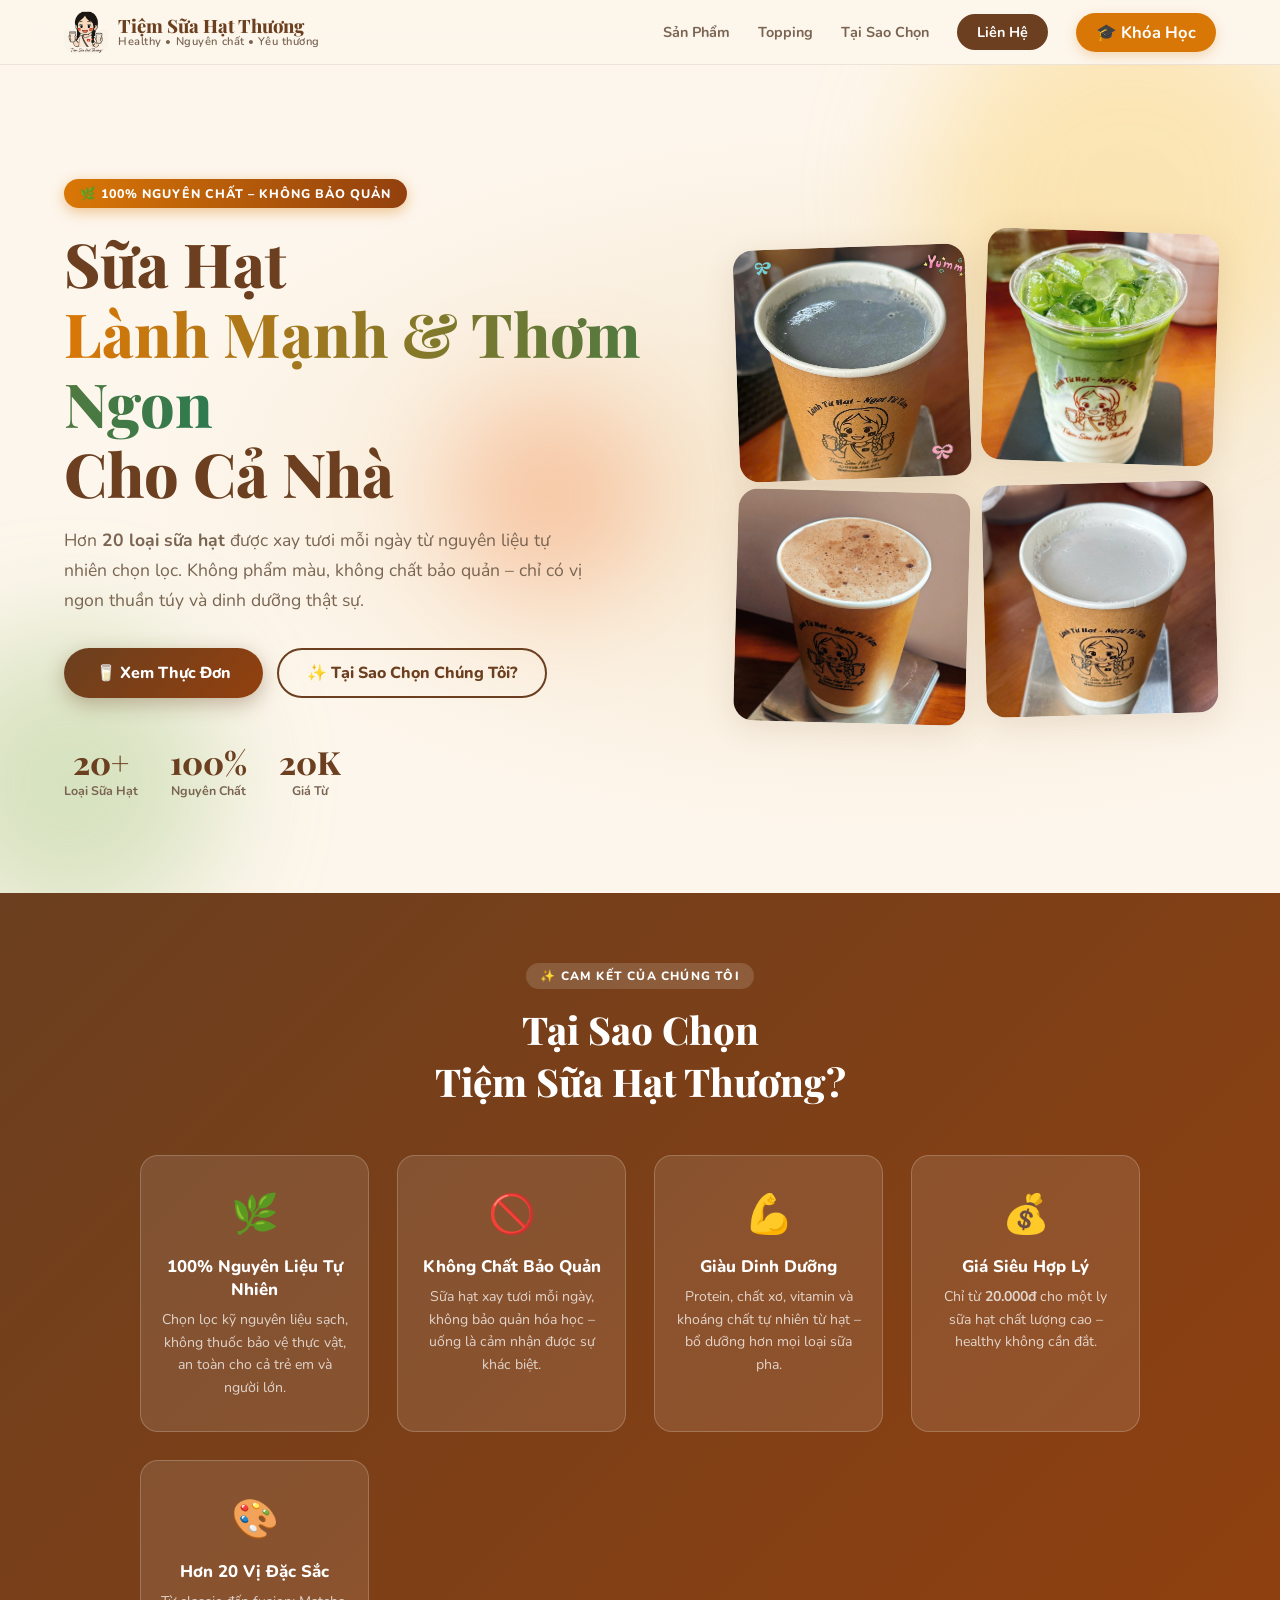
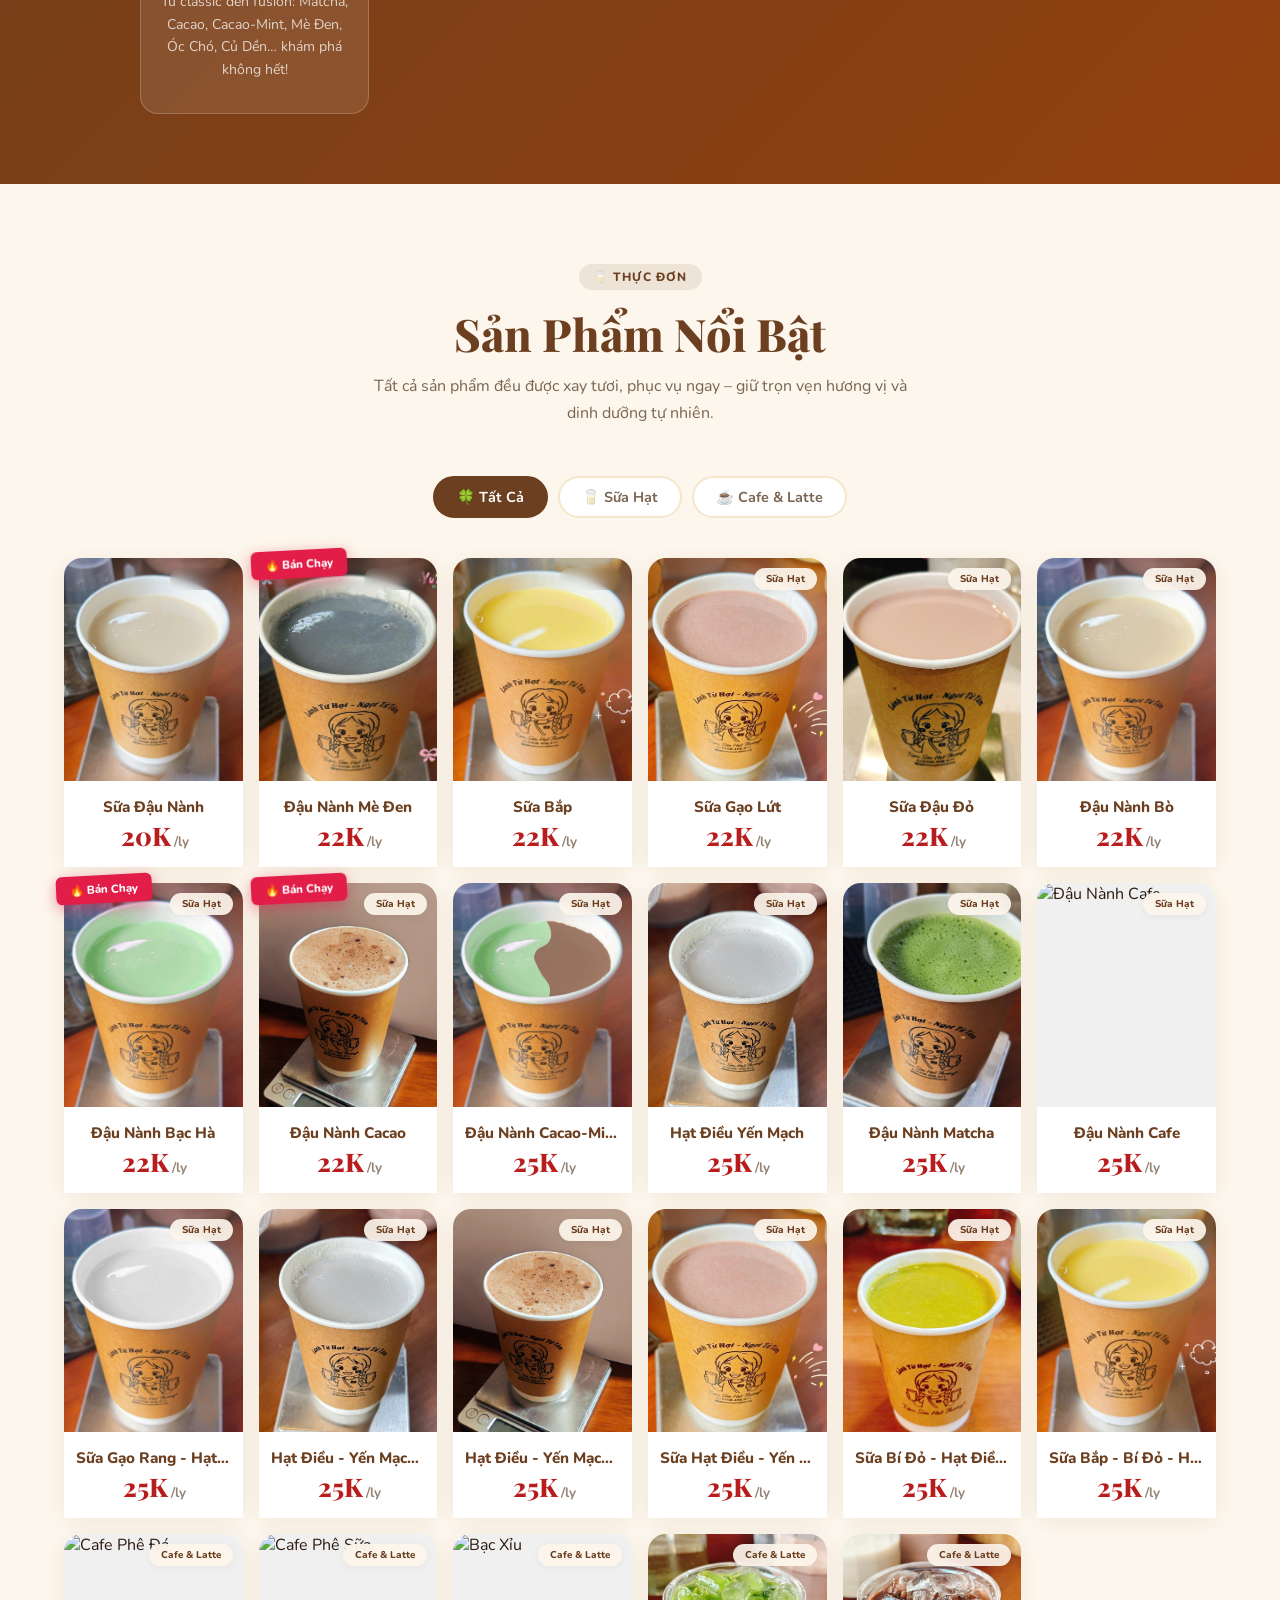
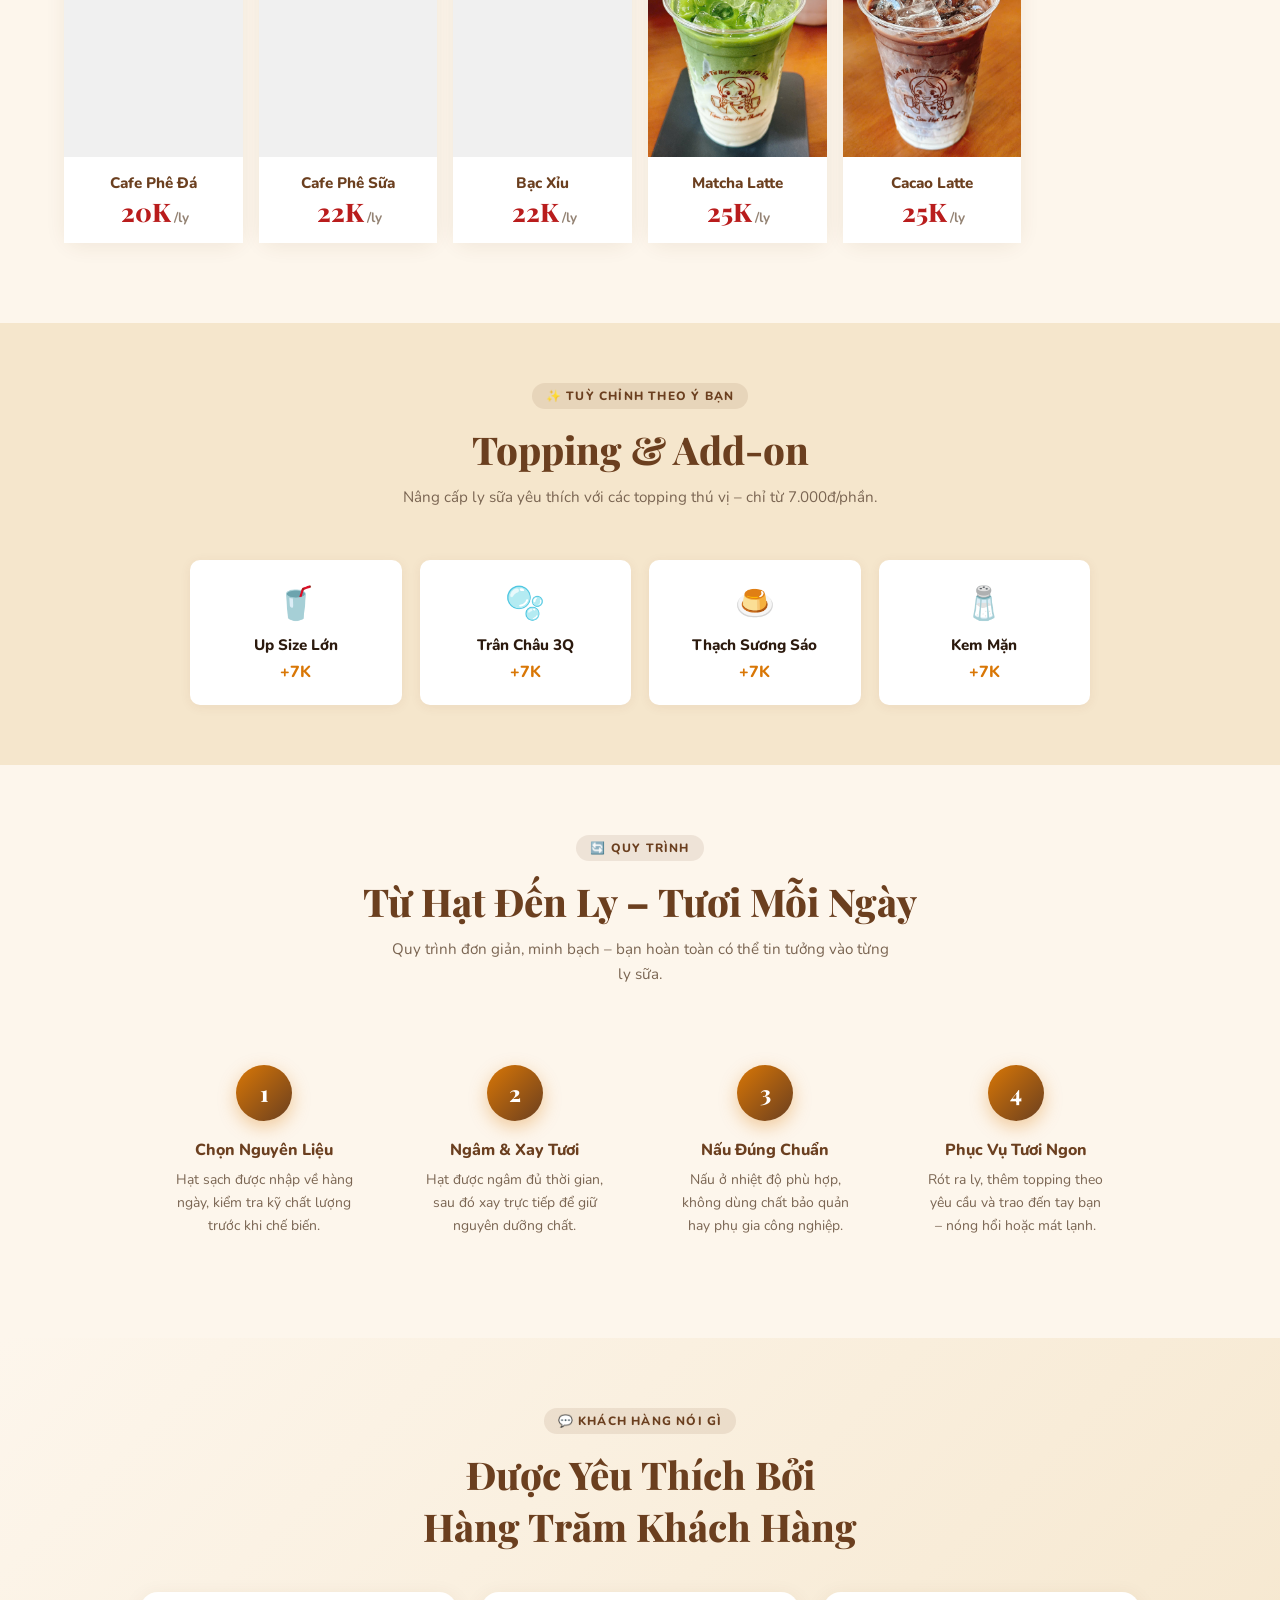
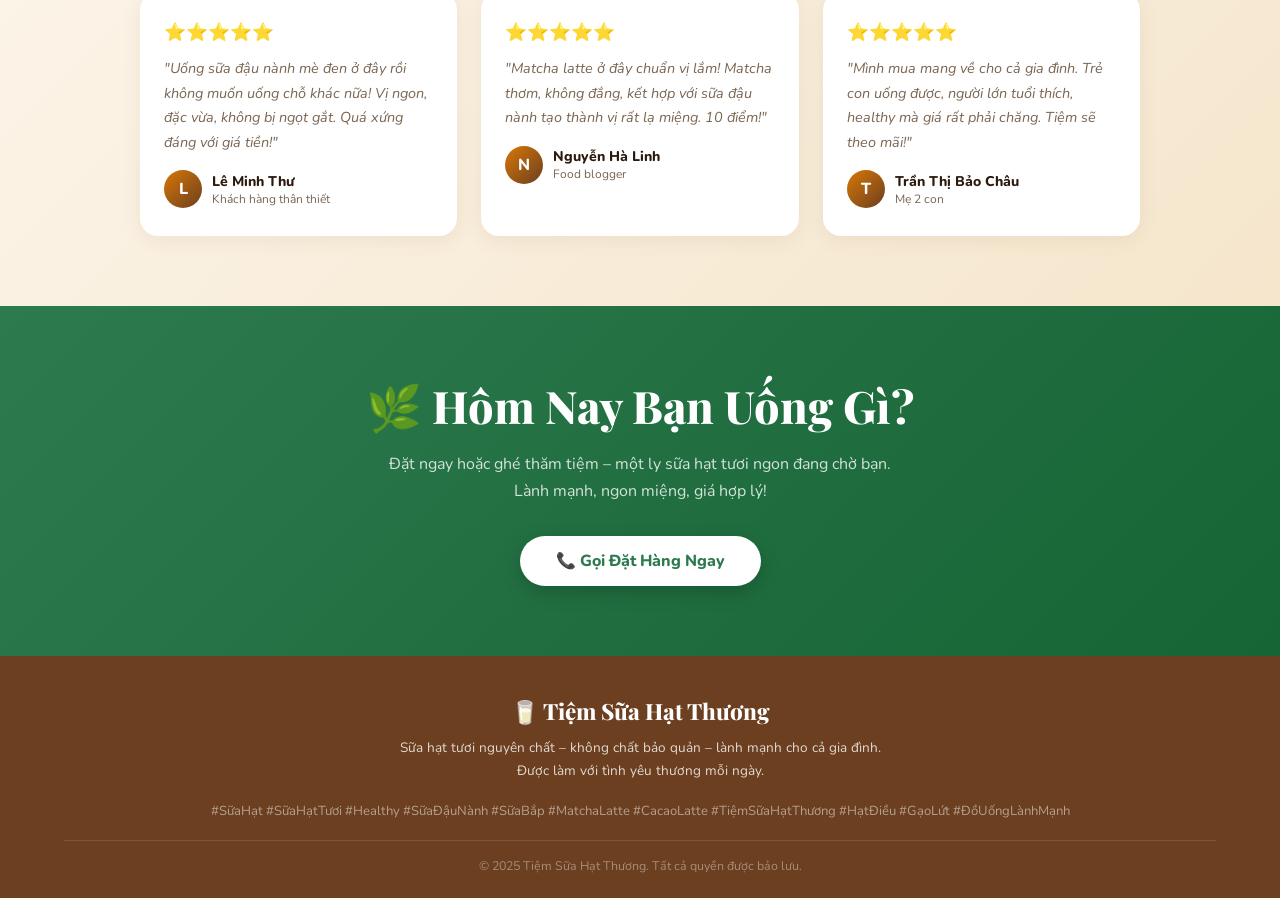
==== index.html @ ae160c8b "update index" ====
<!DOCTYPE html>
<html lang="vi">

<head>
  <meta charset="UTF-8" />
  <meta name="viewport" content="width=device-width, initial-scale=1.0" />

  <!-- ===== SEO META TAGS ===== -->
  <title>Tiệm Sữa Hạt Thương | Sữa Hạt Tươi Nguyên Chất – Healthy & Ngon</title>
  <meta name="description"
    content="Tiệm Sữa Hạt Thương cung cấp các loại sữa hạt tươi nguyên chất: sữa đậu nành, sữa bắp, sữa gạo lứt, sữa hạt điều, matcha latte, cacao latte… Giá từ 20.000đ. Lành mạnh – thơm ngon – không chất bảo quản." />
  <meta name="keywords"
    content="sữa hạt, sữa đậu nành, sữa bắp, sữa gạo lứt, sữa hạt điều, matcha latte, cacao latte, đồ uống healthy, sữa hạt tươi, tiệm sữa hạt thương, học làm sữa hạt, khóa học sữa hạt, cách làm sữa hạt không tách nước, học pha chế sữa hạt online, lớp học sữa hạt offline" />
  <meta name="robots" content="index, follow" />
  <meta name="author" content="Tiệm Sữa Hạt Thương" />

  <!-- Open Graph / Facebook -->
  <meta property="og:type" content="website" />
  <meta property="og:title" content="Tiệm Sữa Hạt Thương | Sữa Hạt Tươi Nguyên Chất" />
  <meta property="og:description"
    content="Sữa hạt tươi nguyên chất, không chất bảo quản, lành mạnh cho cả gia đình. Hơn 20 loại sữa hạt đặc sắc với giá từ 20.000đ." />
  <meta property="og:image" content="assets/images/dau-nanh-me-den.jpg" />

  <!-- Twitter Card -->
  <meta name="twitter:card" content="summary_large_image" />
  <meta name="twitter:title" content="Tiệm Sữa Hạt Thương | Sữa Hạt Tươi Nguyên Chất" />
  <meta name="twitter:description"
    content="Hơn 20 loại sữa hạt tươi nguyên chất, không phẩm màu, không chất bảo quản. Healthy cho cả nhà!" />

  <!-- Structured Data (JSON-LD) -->
  <script type="application/ld+json">
  {
    "@context": "https://schema.org",
    "@type": "FoodEstablishment",
    "name": "Tiệm Sữa Hạt Thương",
    "description": "Cửa hàng sữa hạt tươi nguyên chất, không chất bảo quản, lành mạnh cho cả gia đình với hơn 20 loại sữa hạt đặc sắc.",
    "servesCuisine": "Đồ uống lành mạnh",
    "priceRange": "20.000đ – 25.000đ",
    "hasMenu": {
      "@type": "Menu",
      "hasMenuSection": [
        {
          "@type": "MenuSection",
          "name": "Sữa Hạt",
          "hasMenuItem": [
            {"@type":"MenuItem","name":"Sữa Đậu Nành","offers":{"@type":"Offer","price":"20000","priceCurrency":"VND"}},
            {"@type":"MenuItem","name":"Đậu Nành Mè Đen","offers":{"@type":"Offer","price":"22000","priceCurrency":"VND"}},
            {"@type":"MenuItem","name":"Sữa Bắp","offers":{"@type":"Offer","price":"22000","priceCurrency":"VND"}},
            {"@type":"MenuItem","name":"Sữa Gạo Lứt","offers":{"@type":"Offer","price":"22000","priceCurrency":"VND"}},
            {"@type":"MenuItem","name":"Hạt Điều Yến Mạch","offers":{"@type":"Offer","price":"25000","priceCurrency":"VND"}},
            {"@type":"MenuItem","name":"Đậu Nành Matcha","offers":{"@type":"Offer","price":"25000","priceCurrency":"VND"}}
          ]
        },
        {
          "@type": "MenuSection",
          "name": "Cafe & Latte",
          "hasMenuItem": [
            {"@type":"MenuItem","name":"Cafe Phê Đá","offers":{"@type":"Offer","price":"20000","priceCurrency":"VND"}},
            {"@type":"MenuItem","name":"Matcha Latte","offers":{"@type":"Offer","price":"25000","priceCurrency":"VND"}},
            {"@type":"MenuItem","name":"Cacao Latte","offers":{"@type":"Offer","price":"25000","priceCurrency":"VND"}}
          ]
        }
      ]
    }
  }
  </script>

  <!-- Google Fonts -->
  <link rel="preconnect" href="https://fonts.googleapis.com" />
  <link rel="preconnect" href="https://fonts.gstatic.com" crossorigin />
  <link
    href="https://fonts.googleapis.com/css2?family=Nunito:wght@400;600;700;800;900&family=Playfair+Display:wght@700;800&display=swap"
    rel="stylesheet" />

  <link rel="stylesheet" href="css/landing.css" />

</head>
<body>

  <!-- ===== NAV ===== -->
  <header>
    <nav aria-label="Main navigation">
      <a href="#" class="logo" aria-label="Trang chủ Tiệm Sữa Hạt Thương">
        <div class="logo-icon">
          <img src="assets/logo/logo.png" alt="Logo Tiệm Sữa Hạt Thương" />
        </div>
        <div class="logo-text">
          Tiệm Sữa Hạt Thương
          <span>Healthy • Nguyên chất • Yêu thương</span>
        </div>
      </a>
      <ul class="nav-links" id="nav-links" role="navigation">
        <li><a href="#products">Sản Phẩm</a></li>
        <li><a href="#extras">Topping</a></li>
        <li><a href="#why-us">Tại Sao Chọn</a></li>
        <li><a href="#contact" class="nav-cta">Liên Hệ</a></li>
        <li><a href="course.html" class="nav-course-btn">🎓 Khóa Học</a></li>
      </ul>
      <button class="menu-toggle" id="menu-toggle" aria-label="Mở menu" aria-expanded="false">
        <span></span>
        <span></span>
        <span></span>
      </button>
    </nav>
  </header>

  <!-- ===== HERO ===== -->
  <section class="hero" aria-label="Giới thiệu Tiệm Sữa Hạt Thương">
    <div class="hero-bg"></div>
    <div class="blob blob-1"></div>
    <div class="blob blob-2"></div>
    <div class="blob blob-3"></div>

    <div class="hero-content">
      <div class="hero-badge">🌿 100% Nguyên Chất – Không Bảo Quản</div>

      <h1>
        Sữa Hạt<br />
        <em>Lành Mạnh &amp; Thơm Ngon</em><br />
        Cho Cả Nhà
      </h1>

      <p>
        Hơn <strong>20 loại sữa hạt</strong> được xay tươi mỗi ngày từ nguyên liệu tự nhiên chọn lọc.
        Không phẩm màu, không chất bảo quản – chỉ có vị ngon thuần túy và dinh dưỡng thật sự.
      </p>

      <div class="hero-ctas">
        <a href="#products" class="btn-primary">🥛 Xem Thực Đơn</a>
        <a href="#why-us" class="btn-outline">✨ Tại Sao Chọn Chúng Tôi?</a>
      </div>

      <div class="hero-stats" aria-label="Thống kê nổi bật">
        <div class="stat">
          <div class="stat-num">20+</div>
          <div class="stat-label">Loại Sữa Hạt</div>
        </div>
        <div class="stat">
          <div class="stat-num">100%</div>
          <div class="stat-label">Nguyên Chất</div>
        </div>
        <div class="stat">
          <div class="stat-num">20K</div>
          <div class="stat-label">Giá Từ</div>
        </div>
      </div>
    </div>

    <div class="hero-images" aria-hidden="true">
      <div class="hero-img-card">
        <img src="assets/images/dau-nanh-me-den.jpg" alt="Sữa Đậu Nành Mè Đen" loading="lazy" />
      </div>
      <div class="hero-img-card">
        <img src="assets/images/matcha-latte.png" alt="Matcha Latte" loading="lazy" />
      </div>
      <div class="hero-img-card">
        <img src="assets/images/dau-nanh-cacao.jpg" alt="Sữa Đậu Nành Cacao" loading="lazy" />
      </div>
      <div class="hero-img-card">
        <img src="assets/images/hat-dieu-yen-mach.jpg" alt="Sữa Hạt Điều Yến Mạch" loading="lazy" />
      </div>
    </div>
  </section>

  <!-- ===== WHY US ===== -->
  <section class="why-us" id="why-us" aria-label="Lý do chọn Tiệm Sữa Hạt Thương">
    <div class="section-tag">✨ Cam kết của chúng tôi</div>
    <h2>Tại Sao Chọn<br />Tiệm Sữa Hạt Thương?</h2>
    <div class="why-grid">
      <article class="why-card fade-up">
        <div class="why-icon">🌿</div>
        <h3>100% Nguyên Liệu Tự Nhiên</h3>
        <p>Chọn lọc kỹ nguyên liệu sạch, không thuốc bảo vệ thực vật, an toàn cho cả trẻ em và người lớn.</p>
      </article>
      <article class="why-card fade-up">
        <div class="why-icon">🚫</div>
        <h3>Không Chất Bảo Quản</h3>
        <p>Sữa hạt xay tươi mỗi ngày, không bảo quản hóa học – uống là cảm nhận được sự khác biệt.</p>
      </article>
      <article class="why-card fade-up">
        <div class="why-icon">💪</div>
        <h3>Giàu Dinh Dưỡng</h3>
        <p>Protein, chất xơ, vitamin và khoáng chất tự nhiên từ hạt – bổ dưỡng hơn mọi loại sữa pha.</p>
      </article>
      <article class="why-card fade-up">
        <div class="why-icon">💰</div>
        <h3>Giá Siêu Hợp Lý</h3>
        <p>Chỉ từ <strong>20.000đ</strong> cho một ly sữa hạt chất lượng cao – healthy không cần đắt.</p>
      </article>
      <article class="why-card fade-up">
        <div class="why-icon">🎨</div>
        <h3>Hơn 20 Vị Đặc Sắc</h3>
        <p>Từ classic đến fusion: Matcha, Cacao, Cacao-Mint, Mè Đen, Óc Chó, Củ Dền… khám phá không hết!</p>
      </article>
    </div>
  </section>

  <!-- ===== PRODUCTS ===== -->
  <section class="products" id="products" aria-label="Thực đơn sữa hạt">
    <div class="section-header fade-up">
      <div class="section-tag-dark">🥛 Thực Đơn</div>
      <h2>Sản Phẩm Nổi Bật</h2>
      <p>Tất cả sản phẩm đều được xay tươi, phục vụ ngay – giữ trọn vẹn hương vị và dinh dưỡng tự nhiên.</p>
    </div>

    <!-- Filter tabs -->
    <div class="filter-tabs" role="tablist" aria-label="Lọc theo danh mục">
      <button class="tab-btn active" data-filter="all" role="tab" aria-selected="true">🍀 Tất Cả</button>
      <button class="tab-btn" data-filter="seed-milk" role="tab" aria-selected="false">🥛 Sữa Hạt</button>
      <button class="tab-btn" data-filter="coffee-latte" role="tab" aria-selected="false">☕ Cafe & Latte</button>
    </div>

    <!-- Grid -->
    <div class="product-grid" id="product-grid" role="list" aria-label="Danh sách sản phẩm"></div>
  </section>

  <!-- ===== EXTRAS ===== -->
  <section class="extras-section" id="extras" aria-label="Topping thêm">
    <div class="extras-inner">
      <div class="section-header fade-up">
        <div class="section-tag-dark">✨ Tuỳ Chỉnh Theo Ý Bạn</div>
        <h2
          style="font-family:'Playfair Display',serif;font-size:clamp(1.7rem,3vw,2.5rem);font-weight:800;color:var(--brown)">
          Topping & Add-on</h2>
        <p style="font-size:0.95rem;color:var(--muted);margin-top:10px">Nâng cấp ly sữa yêu thích với các topping thú vị
          – chỉ từ 7.000đ/phần.</p>
      </div>
      <div class="extras-grid" id="extras-grid"></div>
    </div>
  </section>

  <!-- ===== HOW IT WORKS ===== -->
  <section class="how-it-works" aria-label="Quy trình">
    <div class="section-tag-dark">🔄 Quy Trình</div>
    <h2
      style="font-family:'Playfair Display',serif;font-size:clamp(1.8rem,3vw,2.6rem);font-weight:800;color:var(--brown)">
      Từ Hạt Đến Ly – Tươi Mỗi Ngày</h2>
    <p style="color:var(--muted);font-size:0.95rem;max-width:500px;margin:10px auto 0;line-height:1.65">Quy trình đơn
      giản, minh bạch – bạn hoàn toàn có thể tin tưởng vào từng ly sữa.</p>
    <div class="steps">
      <div class="step-card fade-up">
        <div class="step-num">1</div>
        <h3>Chọn Nguyên Liệu</h3>
        <p>Hạt sạch được nhập về hàng ngày, kiểm tra kỹ chất lượng trước khi chế biến.</p>
      </div>
      <div class="step-card fade-up">
        <div class="step-num">2</div>
        <h3>Ngâm & Xay Tươi</h3>
        <p>Hạt được ngâm đủ thời gian, sau đó xay trực tiếp để giữ nguyên dưỡng chất.</p>
      </div>
      <div class="step-card fade-up">
        <div class="step-num">3</div>
        <h3>Nấu Đúng Chuẩn</h3>
        <p>Nấu ở nhiệt độ phù hợp, không dùng chất bảo quản hay phụ gia công nghiệp.</p>
      </div>
      <div class="step-card fade-up">
        <div class="step-num">4</div>
        <h3>Phục Vụ Tươi Ngon</h3>
        <p>Rót ra ly, thêm topping theo yêu cầu và trao đến tay bạn – nóng hổi hoặc mát lạnh.</p>
      </div>
    </div>
  </section>

  <!-- ===== TESTIMONIALS ===== -->
  <section class="testimonials" aria-label="Đánh giá khách hàng">
    <div class="section-tag-dark">💬 Khách Hàng Nói Gì</div>
    <h2>Được Yêu Thích Bởi<br />Hàng Trăm Khách Hàng</h2>
    <div class="testi-grid">
      <article class="testi-card fade-up">
        <div class="stars">⭐⭐⭐⭐⭐</div>
        <p class="testi-text">"Uống sữa đậu nành mè đen ở đây rồi không muốn uống chỗ khác nữa! Vị ngon, đặc vừa, không
          bị ngọt gắt. Quá xứng đáng với giá tiền!"</p>
        <div class="testi-author">
          <div class="author-avatar">L</div>
          <div>
            <div class="author-name">Lê Minh Thư</div>
            <div class="author-location">Khách hàng thân thiết</div>
          </div>
        </div>
      </article>
      <article class="testi-card fade-up">
        <div class="stars">⭐⭐⭐⭐⭐</div>
        <p class="testi-text">"Matcha latte ở đây chuẩn vị lắm! Matcha thơm, không đắng, kết hợp với sữa đậu nành tạo
          thành vị rất lạ miệng. 10 điểm!"</p>
        <div class="testi-author">
          <div class="author-avatar">N</div>
          <div>
            <div class="author-name">Nguyễn Hà Linh</div>
            <div class="author-location">Food blogger</div>
          </div>
        </div>
      </article>
      <article class="testi-card fade-up">
        <div class="stars">⭐⭐⭐⭐⭐</div>
        <p class="testi-text">"Mình mua mang về cho cả gia đình. Trẻ con uống được, người lớn tuổi thích, healthy mà giá
          rất phải chăng. Tiệm sẽ theo mãi!"</p>
        <div class="testi-author">
          <div class="author-avatar">T</div>
          <div>
            <div class="author-name">Trần Thị Bảo Châu</div>
            <div class="author-location">Mẹ 2 con</div>
          </div>
        </div>
      </article>
    </div>
  </section>


  <!-- ===== CTA BANNER ===== -->
  <section class="cta-banner" aria-label="Kêu gọi hành động">
    <h2>🌿 Hôm Nay Bạn Uống Gì?</h2>
    <p>Đặt ngay hoặc ghé thăm tiệm – một ly sữa hạt tươi ngon đang chờ bạn. Lành mạnh, ngon miệng, giá hợp lý!</p>
    <a href="tel:+84000000000" class="btn-white">📞 Gọi Đặt Hàng Ngay</a>
  </section>

  <!-- ===== FOOTER ===== -->
  <footer id="contact">
    <div class="footer-logo">🥛 Tiệm Sữa Hạt Thương</div>
    <p>Sữa hạt tươi nguyên chất – không chất bảo quản – lành mạnh cho cả gia đình.<br />
      Được làm với tình yêu thương mỗi ngày.</p>
    <div class="hashtags">
      #SữaHạt #SữaHạtTươi #Healthy #SữaĐậuNành #SữaBắp #MatchaLatte #CacaoLatte #TiệmSữaHạtThương #HạtĐiều #GạoLứt
      #ĐồUốngLànhMạnh
    </div>
    <div class="footer-bottom">
      © 2025 Tiệm Sữa Hạt Thương. Tất cả quyền được bảo lưu.
    </div>
  </footer>

  <!-- ===== JS: Render Products ===== -->
  <script src="data/menu-data.js"></script>
  <script>
    // Category label map
    const CATEGORY_LABELS = {
      "seed-milk": "Sữa Hạt",
      "coffee-latte": "Cafe & Latte",
      "extras": "Topping"
    };

    // Topping icons
    const EXTRA_ICONS = {
      "Up Size Lớn": "🥤",
      "Trân Châu 3Q": "🫧",
      "Thạch Sương Sáo": "🍮",
      "Kem Mặn": "🧂"
    };

    // Render main products
    function renderProducts(filter = 'all') {
      const grid = document.getElementById('product-grid');
      grid.innerHTML = '';
      const mainItems = MENU_ITEMS.filter(i => i.category !== 'extras');
      mainItems.forEach(item => {
        const show = filter === 'all' || item.category === filter;
        const card = document.createElement('article');
        card.className = 'product-card fade-up';
        card.setAttribute('role', 'listitem');
        if (!show) card.setAttribute('data-hidden', 'true');
        card.setAttribute('itemscope', '');
        card.setAttribute('itemtype', 'https://schema.org/Product');
        card.innerHTML = `
          <div class="product-img-wrap">
            <img src="${item.image}" alt="${item.name}" loading="lazy" itemprop="image" />
          </div>
          ${item.isBestSeller ? '<div class="badge-bestseller">🔥 Bán Chạy</div>' : ''}
          <div class="badge-category">${CATEGORY_LABELS[item.category] || ''}</div>
          <div class="product-info">
            <div class="product-name" itemprop="name">${item.name}</div>
            <div class="product-price" itemprop="offers" itemscope itemtype="https://schema.org/Offer">
              <span itemprop="priceCurrency" content="VND"></span>
              <span class="price-val" itemprop="price" content="${item.price * 1000}">${item.price}K</span>
              <span class="price-unit">/ly</span>
            </div>
          </div>
        `;
        grid.appendChild(card);
      });
      // re-trigger animation observer
      observeFadeUps();
    }

    // Render extras
    function renderExtras() {
      const grid = document.getElementById('extras-grid');
      const extras = MENU_ITEMS.filter(i => i.category === 'extras');
      extras.forEach(item => {
        const card = document.createElement('div');
        card.className = 'extra-card fade-up';
        card.innerHTML = `
          <div class="extra-icon">${EXTRA_ICONS[item.name] || '✨'}</div>
          <h3>${item.name}</h3>
          <div class="price">+${item.price}K</div>
        `;
        grid.appendChild(card);
      });
    }

    // Filter tabs
    document.querySelectorAll('.tab-btn').forEach(btn => {
      btn.addEventListener('click', () => {
        document.querySelectorAll('.tab-btn').forEach(b => {
          b.classList.remove('active');
          b.setAttribute('aria-selected', 'false');
        });
        btn.classList.add('active');
        btn.setAttribute('aria-selected', 'true');
        renderProducts(btn.dataset.filter);
      });
    });

    // Intersection Observer for fade-up animations
    function observeFadeUps() {
      const observer = new IntersectionObserver((entries) => {
        entries.forEach((entry, i) => {
          if (entry.isIntersecting) {
            setTimeout(() => entry.target.classList.add('visible'), i * 35);
            observer.unobserve(entry.target);
          }
        });
      }, { threshold: 0.1 });
      document.querySelectorAll('.fade-up:not(.visible)').forEach(el => observer.observe(el));
    }

    // Init
    renderProducts();
    renderExtras();
    observeFadeUps();

    // Stagger hero images
    document.querySelectorAll('.hero-img-card').forEach((c, i) => {
      c.style.transitionDelay = (i * 0.12) + 's';
    });

    // Mobile Menu Toggle
    const menuToggle = document.getElementById('menu-toggle');
    const navLinks = document.getElementById('nav-links');

    if (menuToggle && navLinks) {
      menuToggle.addEventListener('click', () => {
        const isOpen = menuToggle.classList.toggle('active');
        navLinks.classList.toggle('active');
        menuToggle.setAttribute('aria-expanded', isOpen);
        document.body.style.overflow = isOpen ? 'hidden' : '';
      });

      // Close menu when clicking link
      navLinks.querySelectorAll('a').forEach(link => {
        link.addEventListener('click', () => {
          menuToggle.classList.remove('active');
          navLinks.classList.remove('active');
          menuToggle.setAttribute('aria-expanded', 'false');
          document.body.style.overflow = '';
        });
      });
    }

  </script>
</body>

</html>
---- css/landing.css ----
/* ===== DESIGN TOKENS ===== */
:root {
  --cream:   #fdf6ec;
  --warm:    #f5e6cc;
  --brown:   #6b3f1f;
  --amber:   #d97706;
  --green:   #2d7a4f;
  --green-light: #4ade80;
  --matcha:  #84a13a;
  --cacao:   #7b4a2d;
  --text:    #2c1a0e;
  --muted:   #7a6552;
  --white:   #ffffff;
  --shadow:  0 8px 32px rgba(107,63,31,0.12);
  --radius:  18px;
  --radius-sm: 10px;
}

*, *::before, *::after { box-sizing: border-box; margin: 0; padding: 0; }

html { scroll-behavior: smooth; }

body {
  font-family: 'Nunito', sans-serif;
  background: var(--cream);
  color: var(--text);
  overflow-x: hidden;
}

/* ===== HEADER / NAV ===== */
header {
  position: sticky;
  top: 0;
  z-index: 100;
  background: rgba(253,246,236,0.85);
  backdrop-filter: blur(16px);
  border-bottom: 1px solid rgba(107,63,31,0.1);
  padding: 0 5vw;
}
nav {
  display: flex;
  align-items: center;
  justify-content: space-between;
  height: 64px;
  max-width: 1200px;
  margin: auto;
}
.logo {
  display: flex;
  align-items: center;
  gap: 10px;
  text-decoration: none;
}
.logo-icon {
  width: 44px; height: 44px;
  border-radius: 12px;
  overflow: hidden;
  display: flex; align-items: center; justify-content: center;
  background: transparent;
}
.logo-icon img { width: 100%; height: 100%; object-fit: contain; }
.logo-text {
  font-family: 'Playfair Display', serif;
  font-size: 1.15rem;
  font-weight: 800;
  color: var(--brown);
  line-height: 1.1;
}
.logo-text span { display: block; font-size: 0.7rem; font-family: 'Nunito', sans-serif; color: var(--muted); font-weight: 600; letter-spacing: 0.05em; }
.nav-links {
  display: flex; gap: 28px; list-style: none;
}
.nav-links a {
  text-decoration: none; color: var(--muted); font-weight: 700; font-size: 0.9rem;
  transition: color 0.2s;
}
.nav-links a:hover { color: var(--amber); }
.nav-cta {
  background: var(--brown); color: var(--white) !important;
  padding: 8px 20px; border-radius: 50px;
  transition: background 0.2s, transform 0.2s !important;
}
.nav-cta:hover { background: var(--amber) !important; transform: translateY(-1px); }

.nav-course-btn {
  background: var(--amber); color: white !important;
  padding: 8px 20px; border-radius: 50px;
  font-weight: 800;
  box-shadow: 0 4px 12px rgba(217,119,6,0.25);
  transition: all 0.25s !important;
}
.nav-course-btn:hover {
  background: #f59e0b !important;
  transform: translateY(-2px);
  box-shadow: 0 8px 20px rgba(217,119,6,0.4);
}

/* ===== HERO ===== */
.hero {
  position: relative;
  min-height: 92vh;
  display: flex; align-items: center;
  overflow: hidden;
  padding: 80px 5vw 60px;
}
.hero-bg {
  position: absolute; inset: 0;
  background: radial-gradient(ellipse at 70% 50%, #f5e6cc 0%, #fdf6ec 60%);
  z-index: 0;
}
/* Decorative blobs */
.blob {
  position: absolute;
  border-radius: 50%;
  filter: blur(60px);
  opacity: 0.35;
  pointer-events: none;
}
.blob-1 { width: 420px; height: 420px; background: #f9c74f; top: -80px; right: -60px; }
.blob-2 { width: 300px; height: 300px; background: #90be6d; bottom: -40px; left: -80px; }
.blob-3 { width: 200px; height: 200px; background: #f3722c; top: 40%; left: 35%; }

.hero-content {
  position: relative; z-index: 2;
  max-width: 600px;
}
.hero-badge {
  display: inline-flex; align-items: center; gap: 6px;
  background: linear-gradient(90deg, #d97706, #92400e);
  color: white;
  font-size: 0.78rem; font-weight: 800; letter-spacing: 0.08em;
  text-transform: uppercase;
  padding: 6px 16px; border-radius: 50px;
  margin-bottom: 20px;
  box-shadow: 0 4px 14px rgba(217,119,6,0.4);
  animation: pulse-badge 2.5s ease-in-out infinite;
}
@keyframes pulse-badge {
  0%, 100% { box-shadow: 0 4px 14px rgba(217,119,6,0.4); }
  50%       { box-shadow: 0 4px 24px rgba(217,119,6,0.7); }
}
.hero h1 {
  font-family: 'Playfair Display', serif;
  font-size: clamp(2.4rem, 5vw, 3.8rem);
  font-weight: 800;
  line-height: 1.15;
  color: var(--brown);
  margin-bottom: 18px;
}
.hero h1 em {
  font-style: normal;
  background: linear-gradient(90deg, var(--amber), var(--green));
  -webkit-background-clip: text;
  -webkit-text-fill-color: transparent;
  background-clip: text;
}
.hero p {
  font-size: 1.1rem; color: var(--muted); line-height: 1.7;
  margin-bottom: 32px; max-width: 520px;
}
.hero-ctas {
  display: flex; flex-wrap: wrap; gap: 14px;
}
.btn-primary {
  display: inline-flex; align-items: center; gap: 8px;
  background: linear-gradient(135deg, var(--brown), #92400e);
  color: white; font-weight: 800; font-size: 1rem;
  padding: 14px 32px; border-radius: 50px;
  text-decoration: none;
  box-shadow: 0 6px 20px rgba(107,63,31,0.35);
  transition: transform 0.25s, box-shadow 0.25s;
}
.btn-primary:hover { transform: translateY(-3px); box-shadow: 0 12px 28px rgba(107,63,31,0.4); }
.btn-outline {
  display: inline-flex; align-items: center; gap: 8px;
  border: 2px solid var(--brown); color: var(--brown);
  font-weight: 800; font-size: 1rem;
  padding: 12px 28px; border-radius: 50px;
  text-decoration: none;
  transition: background 0.25s, color 0.25s, transform 0.25s;
}
.btn-outline:hover { background: var(--brown); color: white; transform: translateY(-3px); }

.hero-stats {
  display: flex; gap: 32px; margin-top: 48px;
}
.stat { text-align: center; }
.stat-num {
  font-family: 'Playfair Display', serif;
  font-size: 2rem; font-weight: 800; color: var(--brown); line-height: 1;
}
.stat-label { font-size: 0.78rem; color: var(--muted); font-weight: 700; margin-top: 4px; }

/* Hero floating images */
.hero-images {
  position: absolute; right: 5vw; top: 50%;
  transform: translateY(-50%);
  z-index: 2;
  display: grid;
  grid-template-columns: 1fr 1fr;
  grid-template-rows: 1fr 1fr;
  gap: 16px;
  width: clamp(280px, 38vw, 480px);
}
.hero-img-card {
  border-radius: 20px;
  overflow: hidden;
  box-shadow: var(--shadow);
  aspect-ratio: 1;
  position: relative;
}
.hero-img-card img { width: 100%; height: 100%; object-fit: cover; transition: transform 0.4s; }
.hero-img-card:hover img { transform: scale(1.07); }
.hero-img-card:nth-child(1) { grid-column: 1; grid-row: 1; transform: rotate(-2deg) translateY(8px); }
.hero-img-card:nth-child(2) { grid-column: 2; grid-row: 1; transform: rotate(2deg) translateY(-8px); }
.hero-img-card:nth-child(3) { grid-column: 1; grid-row: 2; transform: rotate(1.5deg) translateY(4px); }
.hero-img-card:nth-child(4) { grid-column: 2; grid-row: 2; transform: rotate(-1.5deg) translateY(-4px); }

/* ===== WHY US ===== */
.why-us {
  background: linear-gradient(135deg, var(--brown) 0%, #92400e 100%);
  color: white;
  padding: 70px 5vw;
  text-align: center;
}
.section-tag {
  display: inline-block;
  background: rgba(255,255,255,0.15);
  color: white;
  font-size: 0.75rem; font-weight: 800; letter-spacing: 0.1em; text-transform: uppercase;
  padding: 5px 14px; border-radius: 50px;
  margin-bottom: 14px;
}
.section-tag-dark {
  display: inline-block;
  background: rgba(107,63,31,0.1);
  color: var(--brown);
  font-size: 0.75rem; font-weight: 800; letter-spacing: 0.1em; text-transform: uppercase;
  padding: 5px 14px; border-radius: 50px;
  margin-bottom: 14px;
}
.why-us h2 {
  font-family: 'Playfair Display', serif;
  font-size: clamp(1.8rem, 3vw, 2.6rem);
  font-weight: 800; margin-bottom: 48px;
}
.why-grid {
  display: grid;
  grid-template-columns: repeat(auto-fit, minmax(200px, 1fr));
  gap: 28px;
  max-width: 1000px; margin: auto;
}
.why-card {
  background: rgba(255,255,255,0.1);
  border: 1px solid rgba(255,255,255,0.2);
  border-radius: var(--radius);
  padding: 32px 20px;
  transition: background 0.3s, transform 0.3s;
}
.why-card:hover { background: rgba(255,255,255,0.18); transform: translateY(-4px); }
.why-icon { font-size: 2.4rem; margin-bottom: 14px; }
.why-card h3 { font-size: 1.05rem; font-weight: 800; margin-bottom: 8px; }
.why-card p { font-size: 0.88rem; color: rgba(255,255,255,0.75); line-height: 1.6; }

/* ===== PRODUCTS SECTION ===== */
.products {
  padding: 80px 5vw;
  max-width: 1280px; margin: auto;
}
.section-header { text-align: center; margin-bottom: 50px; }
.section-header h2 {
  font-family: 'Playfair Display', serif;
  font-size: clamp(1.9rem, 3.5vw, 2.8rem);
  font-weight: 800; color: var(--brown);
}
.section-header p {
  font-size: 1rem; color: var(--muted); margin-top: 10px; max-width: 560px; margin-left: auto; margin-right: auto; line-height: 1.65;
}

/* Filter tabs */
.filter-tabs {
  display: flex; flex-wrap: wrap; justify-content: center; gap: 10px;
  margin-bottom: 40px;
}
.tab-btn {
  border: 2px solid var(--warm);
  background: var(--white);
  color: var(--muted);
  font-family: 'Nunito', sans-serif;
  font-weight: 700; font-size: 0.9rem;
  padding: 9px 22px; border-radius: 50px; cursor: pointer;
  transition: all 0.25s;
}
.tab-btn:hover, .tab-btn.active {
  background: var(--brown); border-color: var(--brown); color: white;
}

/* Product grid */
.product-grid {
  display: grid;
  grid-template-columns: repeat(auto-fill, minmax(160px, 1fr));
  gap: 16px;
}
.product-card {
  background: var(--white);
  border-radius: var(--radius);
  overflow: visible; /* Allow tags to overlap edges */
  box-shadow: 0 4px 20px rgba(107,63,31,0.08);
  transition: transform 0.35s, box-shadow 0.35s;
  position: relative;
}
.product-card:hover { transform: translateY(-8px); box-shadow: 0 16px 40px rgba(107,63,31,0.15); }
.product-card[data-hidden="true"] { display: none; }

.product-img-wrap {
  position: relative;
  overflow: hidden;
  aspect-ratio: 4/5;
  background: #f0f0f0;
  border-radius: var(--radius) var(--radius) 0 0; /* Match card top radius */
}
.product-img-wrap img {
  width: 100%; height: 100%; object-fit: cover;
  transition: transform 0.6s cubic-bezier(0.165, 0.84, 0.44, 1);
}
.product-card:hover .product-img-wrap img { transform: scale(1.1); }

/* Tags are now absolutely positioned independently of overlay for better control */
.badge-bestseller {
  position: absolute;
  top: -8px; left: -8px;
  background: #e11d48; color: white;
  padding: 6px 14px; border-radius: 6px;
  font-size: 0.72rem; font-weight: 800;
  box-shadow: 0 4px 14px rgba(225,29,72,0.45);
  z-index: 10;
  transform: rotate(-3deg); /* Slight tilt for visual interest */
  pointer-events: none;
}

.badge-category {
  position: absolute;
  top: 10px; right: 10px;
  background: rgba(253,246,236,0.92);
  backdrop-filter: blur(6px);
  color: var(--brown); font-size: 0.62rem; font-weight: 800;
  padding: 4px 12px; border-radius: 50px;
  z-index: 10;
  pointer-events: none;
  box-shadow: 0 2px 8px rgba(0,0,0,0.05);
}

.product-info {
  padding: 16px 12px;
  text-align: center;
  background: white;
}
.product-name {
  font-size: 0.95rem; font-weight: 800; color: var(--brown);
  margin-bottom: 6px;
  overflow: hidden; text-overflow: ellipsis; white-space: nowrap;
}
.product-price {
  display: flex; align-items: baseline; justify-content: center; gap: 3px;
  color: #b91c1c; /* Dark red for price */
}
.price-val {
  font-family: 'Playfair Display', serif;
  font-size: 1.6rem; font-weight: 800;
  line-height: 1;
}
.price-unit {
  font-size: 0.8rem; font-weight: 700;
  opacity: 0.8;
}

/* ===== EXTRAS SECTION ===== */
.extras-section {
  background: var(--warm);
  padding: 60px 5vw;
}
.extras-inner {
  max-width: 900px; margin: auto;
}
.extras-grid {
  display: grid;
  grid-template-columns: repeat(auto-fit, minmax(180px, 1fr));
  gap: 18px;
  margin-top: 36px;
}
.extra-card {
  background: var(--white);
  border-radius: var(--radius-sm);
  padding: 22px 18px;
  text-align: center;
  box-shadow: 0 2px 12px rgba(107,63,31,0.07);
  transition: transform 0.25s, box-shadow 0.25s;
}
.extra-card:hover { transform: translateY(-3px); box-shadow: 0 8px 24px rgba(107,63,31,0.13); }
.extra-icon { font-size: 2rem; margin-bottom: 10px; }
.extra-card h3 { font-size: 0.95rem; font-weight: 800; color: var(--text); margin-bottom: 6px; }
.extra-card .price { font-size: 1rem; font-weight: 800; color: var(--amber); }

/* ===== HOW IT WORKS ===== */
.how-it-works {
  padding: 70px 5vw;
  text-align: center;
  max-width: 1100px; margin: auto;
}
.steps {
  display: grid;
  grid-template-columns: repeat(auto-fit, minmax(200px, 1fr));
  gap: 30px;
  margin-top: 48px;
  position: relative;
}
.step-card {
  padding: 30px 20px;
  position: relative;
}
.step-num {
  width: 56px; height: 56px;
  background: linear-gradient(135deg, var(--amber), var(--brown));
  color: white; font-family: 'Playfair Display', serif; font-size: 1.4rem; font-weight: 800;
  border-radius: 50%;
  display: flex; align-items: center; justify-content: center;
  margin: 0 auto 18px;
  box-shadow: 0 6px 18px rgba(217,119,6,0.35);
}
.step-card h3 { font-size: 1rem; font-weight: 800; color: var(--brown); margin-bottom: 8px; }
.step-card p { font-size: 0.87rem; color: var(--muted); line-height: 1.65; }

/* ===== TESTIMONIALS ===== */
.testimonials {
  background: linear-gradient(135deg, #fdf6ec, #f5e6cc);
  padding: 70px 5vw;
  text-align: center;
}
.testimonials h2 {
  font-family: 'Playfair Display', serif;
  font-size: clamp(1.8rem, 3vw, 2.6rem);
  font-weight: 800; color: var(--brown); margin-bottom: 10px;
}
.testi-grid {
  display: grid;
  grid-template-columns: repeat(auto-fit, minmax(250px, 1fr));
  gap: 24px;
  max-width: 1000px; margin: 40px auto 0;
}
.testi-card {
  background: white;
  border-radius: var(--radius);
  padding: 28px 24px;
  text-align: left;
  box-shadow: 0 4px 20px rgba(107,63,31,0.08);
  transition: transform 0.3s;
}
.testi-card:hover { transform: translateY(-4px); }
.stars { font-size: 1.1rem; color: #f59e0b; margin-bottom: 12px; }
.testi-text { font-size: 0.9rem; color: var(--muted); line-height: 1.7; margin-bottom: 16px; font-style: italic; }
.testi-author {
  display: flex; align-items: center; gap: 10px;
}
.author-avatar {
  width: 38px; height: 38px;
  background: linear-gradient(135deg, var(--amber), var(--brown));
  border-radius: 50%;
  display: flex; align-items: center; justify-content: center;
  color: white; font-weight: 800; font-size: 1rem;
}
.author-name { font-weight: 800; font-size: 0.88rem; color: var(--text); }
.author-location { font-size: 0.75rem; color: var(--muted); }

/* ===== CTA BANNER ===== */
.cta-banner {
  background: linear-gradient(135deg, var(--green), #166534);
  color: white;
  padding: 70px 5vw;
  text-align: center;
}
.cta-banner h2 {
  font-family: 'Playfair Display', serif;
  font-size: clamp(1.8rem, 3.5vw, 2.8rem);
  font-weight: 800; margin-bottom: 16px;
}
.cta-banner p { font-size: 1rem; color: rgba(255,255,255,0.8); max-width: 520px; margin: 0 auto 32px; line-height: 1.65; }
.btn-white {
  display: inline-flex; align-items: center; gap: 8px;
  background: white; color: var(--green);
  font-weight: 800; font-size: 1rem;
  padding: 14px 36px; border-radius: 50px;
  text-decoration: none;
  box-shadow: 0 6px 20px rgba(0,0,0,0.2);
  transition: transform 0.25s, box-shadow 0.25s;
}
.btn-white:hover { transform: translateY(-3px); box-shadow: 0 12px 28px rgba(0,0,0,0.25); }

/* ===== FOOTER ===== */
footer {
  background: var(--brown);
  color: rgba(255,255,255,0.8);
  padding: 40px 5vw 24px;
  text-align: center;
}
footer .footer-logo {
  font-family: 'Playfair Display', serif;
  font-size: 1.4rem; font-weight: 800; color: white;
  margin-bottom: 10px;
}
footer p { font-size: 0.85rem; line-height: 1.7; max-width: 500px; margin: 0 auto 20px; }
footer .hashtags { font-size: 0.82rem; color: rgba(255,255,255,0.5); }
footer .footer-bottom {
  border-top: 1px solid rgba(255,255,255,0.12);
  margin-top: 20px; padding-top: 16px;
  font-size: 0.78rem; color: rgba(255,255,255,0.4);
}

/* ===== COURSE SECTION ===== */
.course-section {
  padding: 80px 5vw;
  background: linear-gradient(160deg, #0f4c2a 0%, #1a6b3e 40%, #2d7a4f 100%);
  color: white;
  position: relative;
  overflow: hidden;
}
.course-section::before {
  content: '';
  position: absolute; inset: 0;
  background: url("data:image/svg+xml,%3Csvg width='60' height='60' viewBox='0 0 60 60' xmlns='http://www.w3.org/2000/svg'%3E%3Cg fill='none' fill-rule='evenodd'%3E%3Cg fill='%23ffffff' fill-opacity='0.04'%3E%3Ccircle cx='30' cy='30' r='4'/%3E%3C/g%3E%3C/g%3E%3C/svg%3E") repeat;
  pointer-events: none;
}
.course-inner {
  max-width: 1100px; margin: auto; position: relative; z-index: 1;
}
.course-header { text-align: center; margin-bottom: 56px; }
.course-header .section-tag {
  background: rgba(255,255,255,0.12);
  border: 1px solid rgba(255,255,255,0.2);
}
.course-header h2 {
  font-family: 'Playfair Display', serif;
  font-size: clamp(1.9rem, 3.5vw, 3rem);
  font-weight: 800; margin-bottom: 14px; line-height: 1.2;
}
.course-header p { font-size: 1rem; color: rgba(255,255,255,0.78); max-width: 600px; margin: 0 auto; line-height: 1.7; }

/* Mode toggle */
.course-mode-tabs {
  display: flex; justify-content: center; gap: 0;
  background: rgba(255,255,255,0.1);
  border-radius: 50px;
  padding: 4px;
  max-width: 340px; margin-left: auto; margin-right: auto; margin-bottom: 48px;
}
.mode-tab {
  flex: 1; text-align: center;
  padding: 10px 20px; border-radius: 50px;
  cursor: pointer;
  font-family: 'Nunito', sans-serif;
  font-weight: 800; font-size: 0.9rem;
  border: none; background: transparent; color: rgba(255,255,255,0.65);
  transition: all 0.3s;
}
.mode-tab.active {
  background: white; color: var(--green);
  box-shadow: 0 4px 12px rgba(0,0,0,0.2);
}

/* Course panels */
.course-panel { display: none; }
.course-panel.active { display: block; }

/* Two-col layout */
.course-layout {
  display: grid;
  grid-template-columns: 1fr 1fr;
  gap: 36px;
  align-items: start;
}

/* Curriculum list */
.curriculum {
  background: rgba(255,255,255,0.08);
  border: 1px solid rgba(255,255,255,0.14);
  border-radius: var(--radius);
  padding: 30px 28px;
}
.curriculum h3 {
  font-size: 1.1rem; font-weight: 800; margin-bottom: 22px;
  display: flex; align-items: center; gap: 8px;
}
.curriculum-item {
  display: flex; align-items: flex-start; gap: 12px;
  padding: 12px 0;
  border-bottom: 1px solid rgba(255,255,255,0.08);
}
.curriculum-item:last-child { border-bottom: none; }
.ci-icon {
  width: 32px; height: 32px; flex-shrink: 0;
  background: rgba(255,255,255,0.15);
  border-radius: 8px;
  display: flex; align-items: center; justify-content: center;
  font-size: 1rem;
}
.ci-text { font-size: 0.88rem; line-height: 1.5; color: rgba(255,255,255,0.85); }
.ci-text strong { color: white; display: block; font-weight: 800; margin-bottom: 2px; }

/* Pricing card */
.price-card {
  background: white;
  border-radius: var(--radius);
  padding: 36px 32px;
  color: var(--text);
  position: relative;
  overflow: hidden;
}
.price-card::before {
  content: '';
  position: absolute; top: 0; left: 0; right: 0; height: 5px;
  background: linear-gradient(90deg, var(--amber), var(--green));
}
.price-popular {
  display: inline-block;
  background: linear-gradient(90deg, #ef4444, #dc2626);
  color: white; font-size: 0.7rem; font-weight: 800; letter-spacing: 0.06em; text-transform: uppercase;
  padding: 4px 12px; border-radius: 50px;
  margin-bottom: 14px;
}
.price-title {
  font-family: 'Playfair Display', serif;
  font-size: 1.4rem; font-weight: 800; color: var(--brown); margin-bottom: 6px;
}
.price-subtitle { font-size: 0.85rem; color: var(--muted); margin-bottom: 24px; }
.price-amount {
  display: flex; align-items: baseline; gap: 4px; margin-bottom: 8px;
}
.price-old {
  font-size: 1rem; color: var(--muted); text-decoration: line-through; margin-bottom: 6px;
}
.price-num {
  font-family: 'Playfair Display', serif;
  font-size: 3rem; font-weight: 800;
  background: linear-gradient(90deg, var(--amber), #92400e);
  -webkit-background-clip: text; -webkit-text-fill-color: transparent; background-clip: text;
  line-height: 1.2;
  padding-bottom: 4px;
}
.price-unit { font-size: 0.85rem; color: var(--muted); font-weight: 700; }
.price-note { font-size: 0.78rem; color: var(--muted); margin-bottom: 24px; }
.price-features { list-style: none; margin-bottom: 28px; }
.price-features li {
  display: flex; align-items: center; gap: 8px;
  font-size: 0.88rem; color: var(--text); padding: 7px 0;
  border-bottom: 1px solid rgba(107,63,31,0.07);
}
.price-features li:last-child { border-bottom: none; }
.price-features .tick { color: var(--green); font-weight: 900; font-size: 1rem; }
.btn-enroll {
  display: block; width: 100%; text-align: center;
  background: linear-gradient(135deg, var(--brown), #92400e);
  color: white; font-weight: 800; font-size: 1rem;
  padding: 15px 0; border-radius: 50px;
  text-decoration: none;
  box-shadow: 0 6px 20px rgba(107,63,31,0.3);
  transition: transform 0.25s, box-shadow 0.25s;
}
.btn-enroll:hover { transform: translateY(-3px); box-shadow: 0 10px 26px rgba(107,63,31,0.4); }

/* What you learn */
.learn-grid {
  display: grid;
  grid-template-columns: repeat(auto-fit, minmax(220px, 1fr));
  gap: 18px;
  margin-top: 48px;
}
.learn-card {
  background: rgba(255,255,255,0.08);
  border: 1px solid rgba(255,255,255,0.13);
  border-radius: var(--radius-sm);
  padding: 22px 20px;
  transition: background 0.3s, transform 0.3s;
}
.learn-card:hover { background: rgba(255,255,255,0.14); transform: translateY(-3px); }
.learn-icon { font-size: 2rem; margin-bottom: 10px; }
.learn-card h4 { font-size: 0.95rem; font-weight: 800; margin-bottom: 6px; }
.learn-card p { font-size: 0.82rem; color: rgba(255,255,255,0.72); line-height: 1.6; }

/* Course testimonials */
.course-testi {
  margin-top: 56px;
}
.course-testi h3 {
  text-align: center;
  font-family: 'Playfair Display', serif;
  font-size: 1.6rem; font-weight: 800;
  margin-bottom: 28px;
}
.course-testi-grid {
  display: grid;
  grid-template-columns: repeat(auto-fit, minmax(240px, 1fr));
  gap: 20px;
}
.course-testi-card {
  background: rgba(255,255,255,0.09);
  border: 1px solid rgba(255,255,255,0.13);
  border-radius: var(--radius);
  padding: 24px;
}
.course-testi-card .stars { margin-bottom: 10px; }
.course-testi-card .testi-text { color: rgba(255,255,255,0.82); }
.course-testi-card .author-name { color: white; }
.course-testi-card .author-location { color: rgba(255,255,255,0.55); }
.course-testi-card .author-avatar {
  background: rgba(255,255,255,0.15);
}

/* ===== SCROLL ANIMATIONS ===== */
.fade-up {
  opacity: 0; transform: translateY(20px);
  transition: opacity 0.4s ease, transform 0.4s ease;
}
.fade-up.visible { opacity: 1; transform: none; }

/* ===== MENU TOGGLE (Mobile) ===== */
.menu-toggle {
  display: none;
  flex-direction: column;
  justify-content: space-between;
  width: 30px; height: 21px;
  background: transparent; border: none;
  cursor: pointer; z-index: 1001;
  padding: 0;
}
.menu-toggle span {
  width: 100%; height: 3px;
  background: var(--brown);
  border-radius: 10px;
  transition: all 0.3s cubic-bezier(0.645, 0.045, 0.355, 1);
}
.menu-toggle.active span:nth-child(1) { transform: translateY(9px) rotate(45deg); }
.menu-toggle.active span:nth-child(2) { opacity: 0; transform: translateX(-20px); }
.menu-toggle.active span:nth-child(3) { transform: translateY(-9px) rotate(-45deg); }

/* ===== RESPONSIVE ===== */
@media (max-width: 992px) {
  .nav-links { gap: 15px; }
  .hero-images { width: 35vw; }
}

@media (max-width: 850px) {
  header { padding: 0 4vw; }
  .menu-toggle { display: flex; }

  .nav-links {
    position: fixed;
    top: 0; right: -100%;
    width: 80%; height: 100vh;
    background: var(--cream);
    flex-direction: column;
    align-items: center;
    justify-content: center;
    gap: 30px;
    z-index: 1000;
    box-shadow: -10px 0 30px rgba(107,63,31,0.1);
    transition: right 0.4s cubic-bezier(0.77, 0.2, 0.05, 1);
    padding: 40px;
  }
  .nav-links.active { right: 0; }
  .nav-links a { font-size: 1.2rem; color: var(--brown); }

  .hero { flex-direction: column; text-align: center; padding-top: 100px; padding-bottom: 80px; }
  .hero-content { max-width: 100%; margin: 0 auto; display: flex; flex-direction: column; align-items: center; }
  .hero-ctas { justify-content: center; }
  .hero-images {
    position: static; transform: none;
    margin-top: 50px; width: 100%; max-width: 500px;
    grid-template-columns: repeat(2, 1fr);
    margin-left: auto; margin-right: auto;
  }
  .hero-bg { background: var(--cream); }
  .blob-3 { display: none; }
}

@media (max-width: 600px) {
  .hero h1 { font-size: 2.2rem; }
  .hero p { font-size: 1rem; }
  .hero-stats { flex-direction: column; gap: 20px; align-items: center; }

  .product-grid {
    grid-template-columns: repeat(2, 1fr);
    gap: 12px;
  }
  .product-info { padding: 10px; }
  .product-name { font-size: 0.85rem; height: 2.2em; }
  .product-price { font-size: 1.15rem; }

  .why-grid { grid-template-columns: 1fr; }
  .testi-grid { grid-template-columns: 1fr; }
  .extras-grid { grid-template-columns: repeat(2, 1fr); gap: 12px; }

  .course-layout { grid-template-columns: 1fr; }
  .curriculum h3 { font-size: 1.2rem; }
  .price-card { padding: 25px 20px; }
  .price-num { font-size: 2.5rem; line-height: 1.2; }

  .course-mode-tabs { padding: 4px; }
  .mode-tab { padding: 10px 15px; font-size: 0.85rem; }

  footer { padding: 40px 5vw; text-align: center; }
}

@media (max-width: 400px) {
  .product-grid { grid-template-columns: 1fr; }
  .extras-grid { grid-template-columns: 1fr; }
}
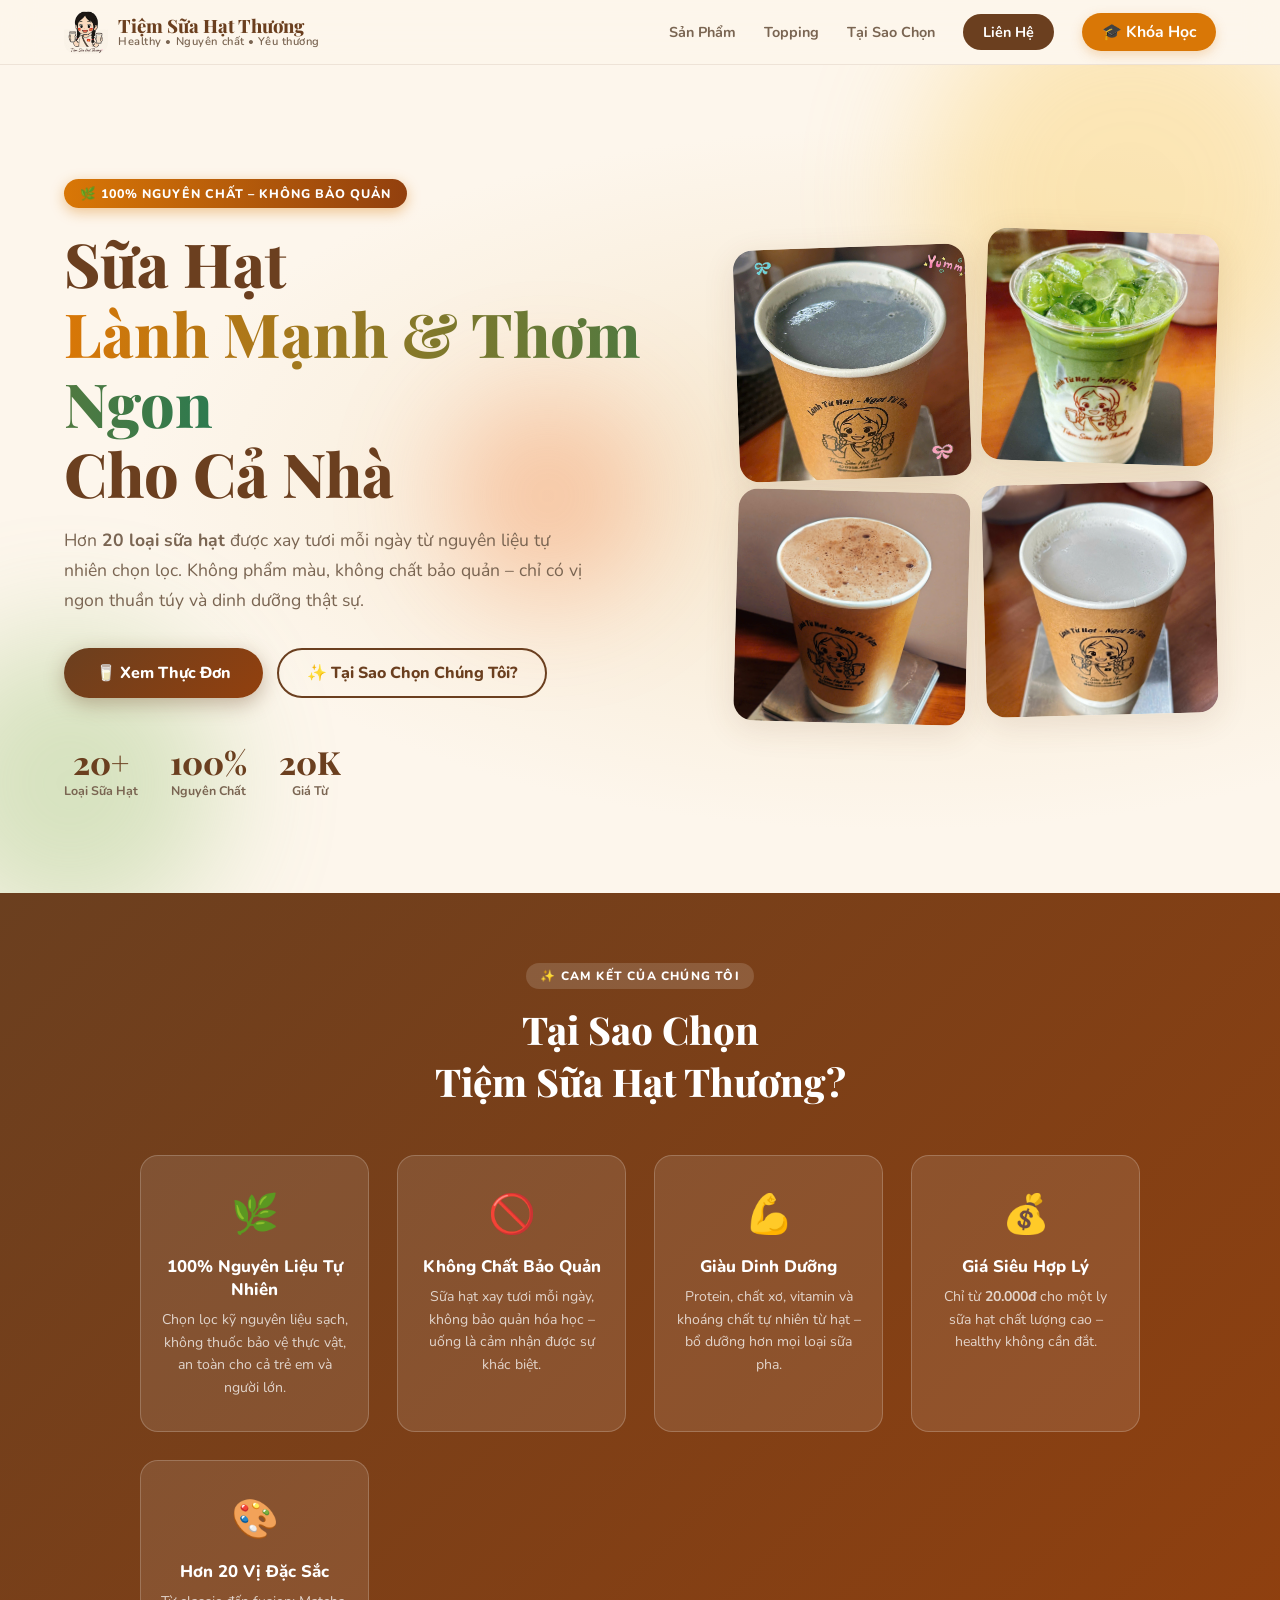
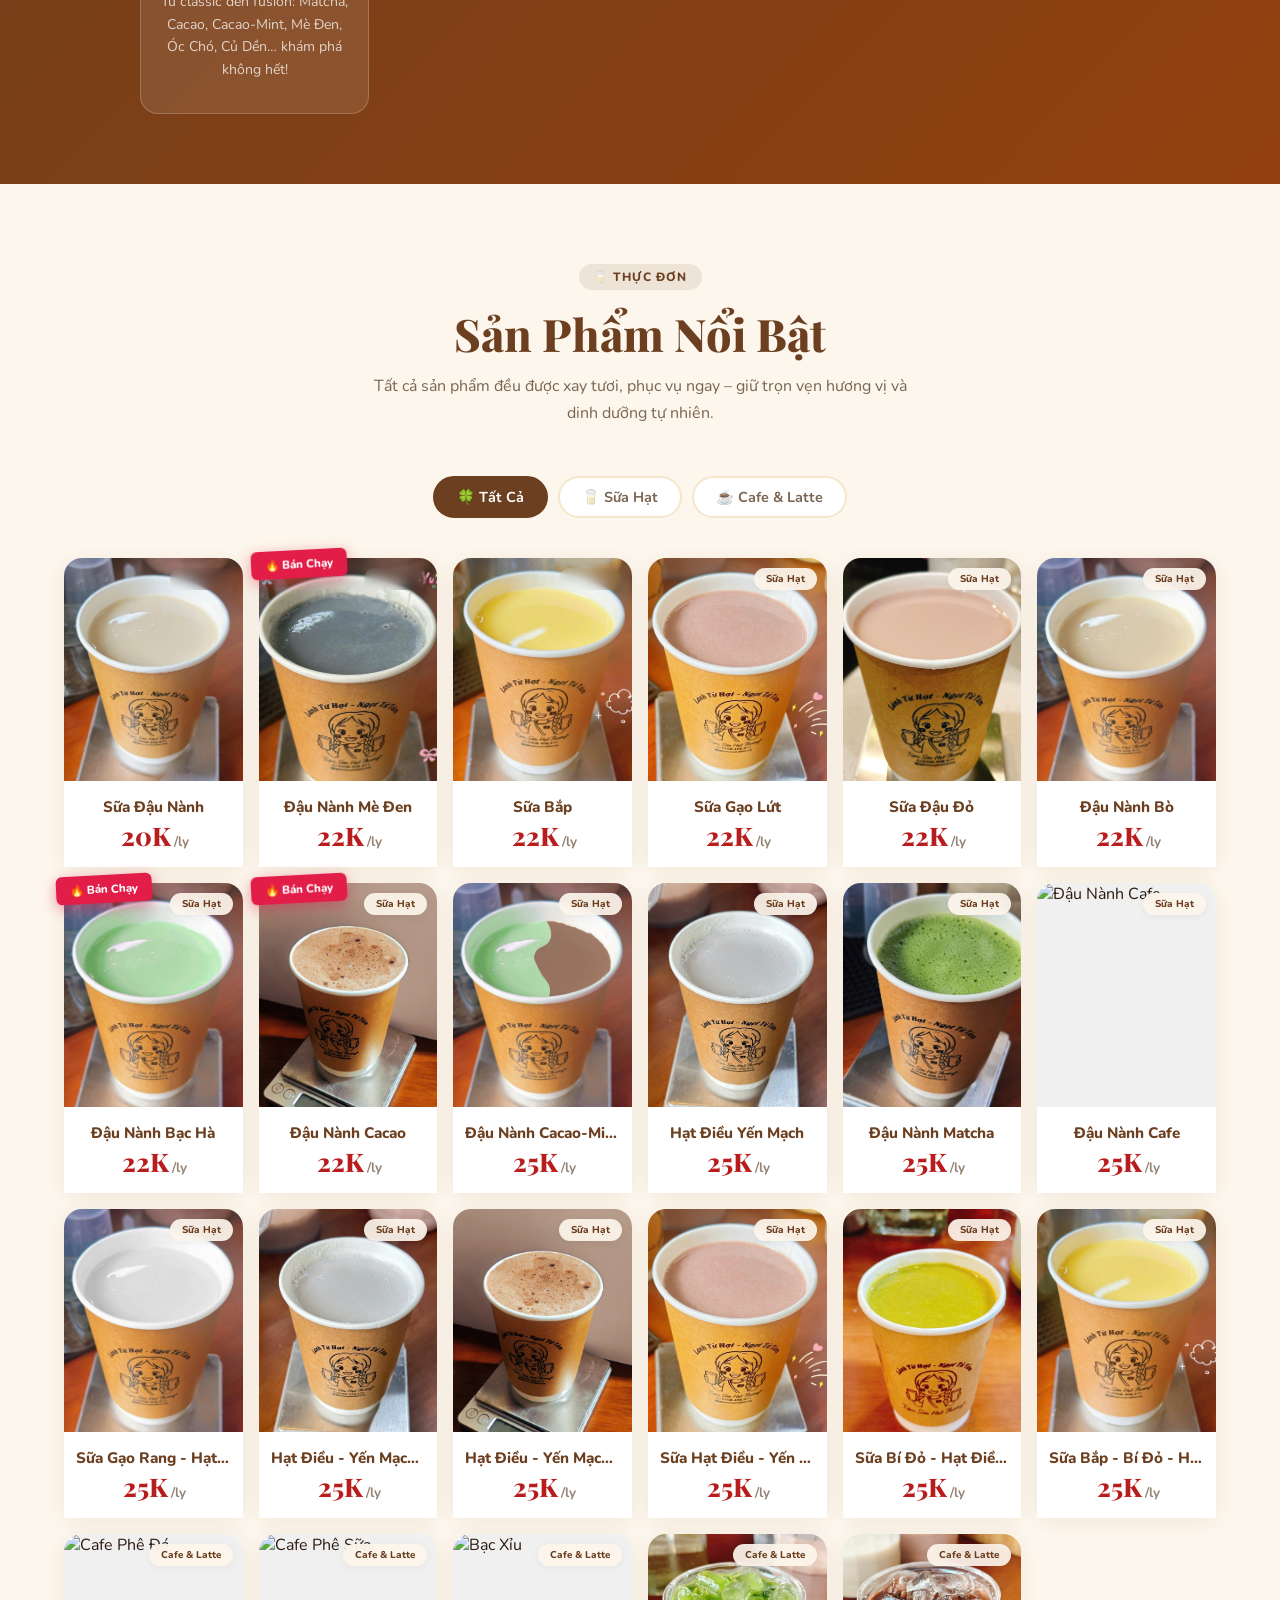
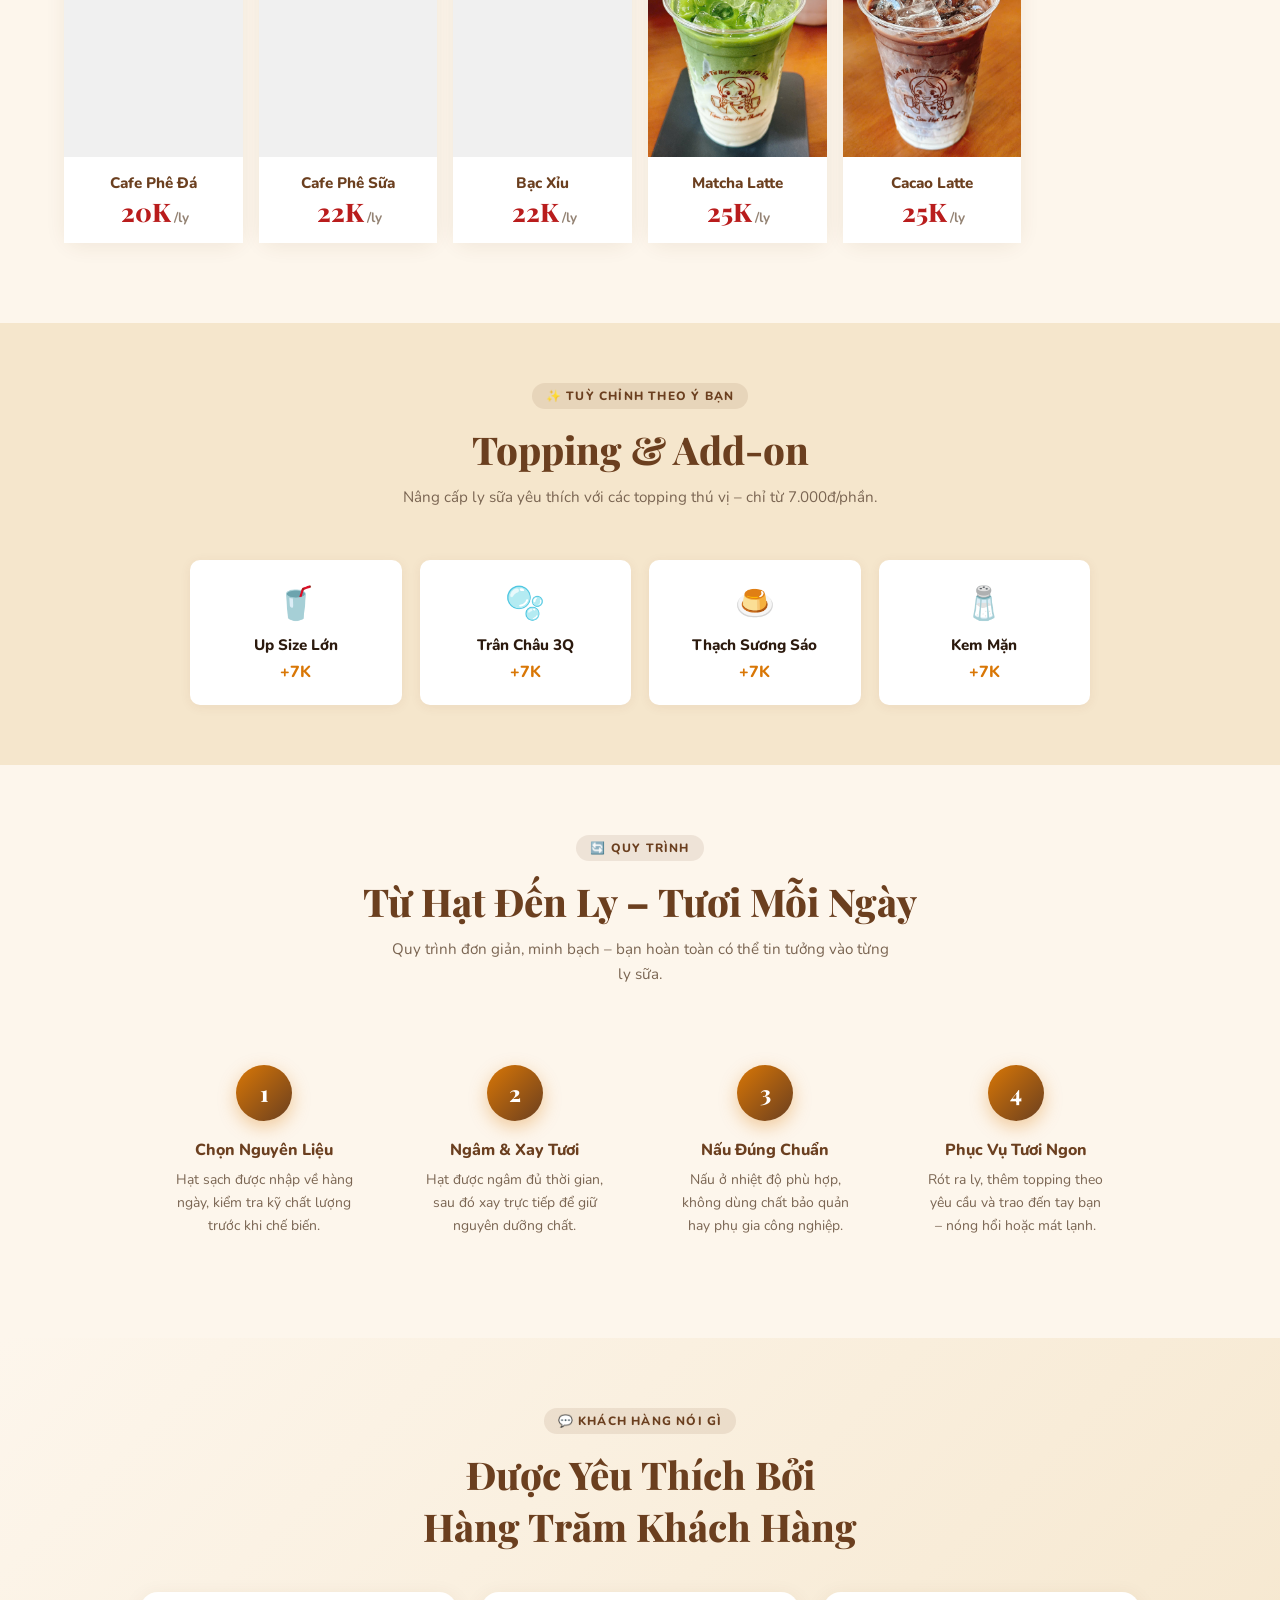
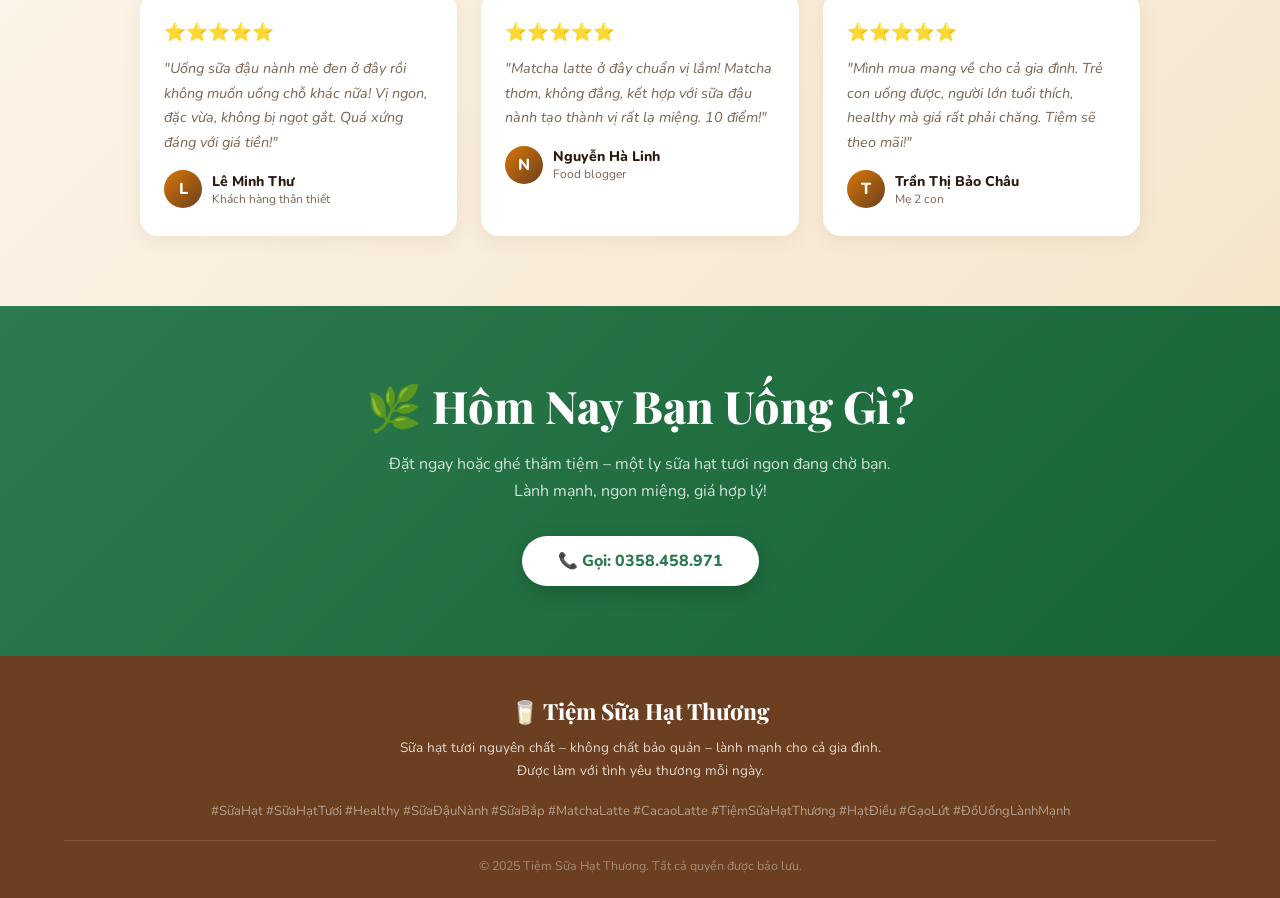
==== commit 3a4005de: "Update contact phone number to 0358458971 and final link cleanup" ====
--- a/index.html
+++ b/index.html
@@ -310,7 +310,7 @@
   <section class="cta-banner" aria-label="Kêu gọi hành động">
     <h2>🌿 Hôm Nay Bạn Uống Gì?</h2>
     <p>Đặt ngay hoặc ghé thăm tiệm – một ly sữa hạt tươi ngon đang chờ bạn. Lành mạnh, ngon miệng, giá hợp lý!</p>
-    <a href="tel:+84000000000" class="btn-white">📞 Gọi Đặt Hàng Ngay</a>
+    <a href="tel:0358458971" class="btn-white">📞 Gọi: 0358.458.971</a>
   </section>
 
   <!-- ===== FOOTER ===== -->
